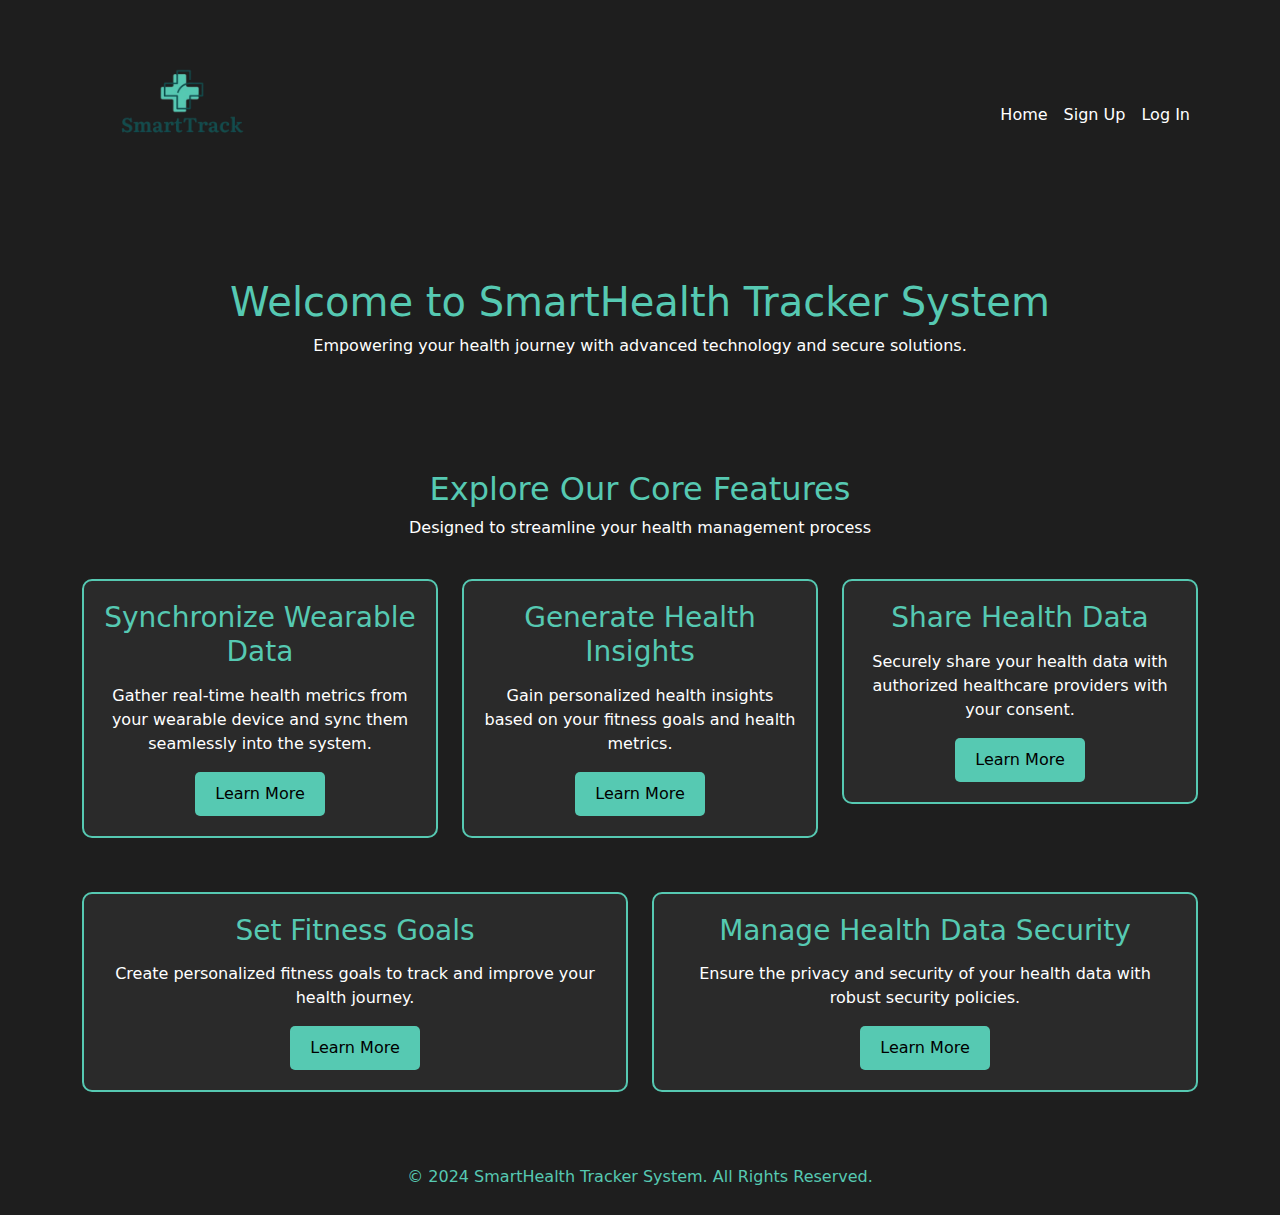
==== group_proj/index.html @ e216e03f "Rename home.html to index.html" ====
<!doctype html>
<html lang="en">

<head>
  <meta charset="utf-8">
  <meta name="viewport" content="width=device-width, initial-scale=1">
  <link href="https://cdn.jsdelivr.net/npm/bootstrap@5.2.3/dist/css/bootstrap.min.css" rel="stylesheet">
  <link rel="stylesheet" href="styles.css">
  <title>SmartHealth Tracker System</title>
  <style>
    body {
      background-color: #1e1e1e; 
      color: white; 
    }
    h1, h2, h3 {
      color: #56c9b2; 
    }
    a.nav-link {
      color: white !important; 
      text-decoration: none;
    }
    a.nav-link:hover {
      text-decoration: underline;
    }
    .btn {
      background-color: #56c9b2;
      color: black;
      border: none;
      padding: 10px 20px;
      border-radius: 5px;
      cursor: pointer;
    }
    .btn:hover {
      background-color: white;
      color: black;
    }
    .navbar {
      background-color: #1e1e1e; 
      padding: 10px 20px;
    }
    .navbar img {
      height: 200px; 
      width: auto;
    }
    .option-card {
      border: 2px solid #56c9b2; 
      border-radius: 10px;
      padding: 20px;
      margin: 15px 0;
      background-color: #2a2a2a; 
      text-align: center;
    }
    .option-card h3 {
      margin-bottom: 15px;
    }
    footer {
      text-align: center;
      padding: 10px 0;
      background-color: #1e1e1e;
      color: #56c9b2;
    }
  </style>
</head>

<body>

  <nav class="navbar navbar-expand-lg">
    <div class="container">
      <a class="navbar-brand" href="#">
        <img src="./images/logo.png" alt="Company Logo"> 
      </a>
      <button class="navbar-toggler" type="button" data-bs-toggle="collapse" data-bs-target="#navbarNav" aria-controls="navbarNav" aria-expanded="false" aria-label="Toggle navigation">
        <span class="navbar-toggler-icon"></span>
      </button>
      <div class="collapse navbar-collapse" id="navbarNav">
        <ul class="navbar-nav ms-auto">
          <li class="nav-item"><a class="nav-link active" href="home.html">Home</a></li>
          <li class="nav-item"><a class="nav-link" href="signup/signup.html">Sign Up</a></li>
          <li class="nav-item"><a class="nav-link" href="login/login.html">Log In</a></li>
        </ul>
      </div>
    </div>
  </nav>

  <section class="hero-section text-center py-5">
    <div class="container">
      <h1>Welcome to SmartHealth Tracker System</h1>
      <p>Empowering your health journey with advanced technology and secure solutions.</p>
    </div>
  </section>

  <section class="info-section py-5">
    <div class="container">
      <div class="section-heading text-center mb-4">
        <h2>Explore Our Core Features</h2>
        <p>Designed to streamline your health management process</p>
      </div>
      <div class="row">
        <div class="col-md-4">
          <div class="option-card">
            <h3>Synchronize Wearable Data</h3>
            <p>Gather real-time health metrics from your wearable device and sync them seamlessly into the system.</p>
            <a href="synchronize/synchronize.html" class="btn">Learn More</a>
          </div>
        </div>
        <div class="col-md-4">
          <div class="option-card">
            <h3>Generate Health Insights</h3>
            <p>Gain personalized health insights based on your fitness goals and health metrics.</p>
            <a href="insights/insights.html" class="btn">Learn More</a>
          </div>
        </div>
        <div class="col-md-4">
          <div class="option-card">
            <h3>Share Health Data</h3>
            <p>Securely share your health data with authorized healthcare providers with your consent.</p>
            <a href="share/share.html" class="btn">Learn More</a>
          </div>
        </div>
      </div>
      <div class="row mt-4">
        <div class="col-md-6">
          <div class="option-card">
            <h3>Set Fitness Goals</h3>
            <p>Create personalized fitness goals to track and improve your health journey.</p>
            <a href="goals/goals.html" class="btn">Learn More</a>
          </div>
        </div>
        <div class="col-md-6">
          <div class="option-card">
            <h3>Manage Health Data Security</h3>
            <p>Ensure the privacy and security of your health data with robust security policies.</p>
            <a href="security/security.html" class="btn">Learn More</a>
          </div>
        </div>
      </div>
    </div>
  </section>

  <footer>
    <p>&copy; 2024 SmartHealth Tracker System. All Rights Reserved.</p>
  </footer>

  <script src="https://cdn.jsdelivr.net/npm/bootstrap@5.2.3/dist/js/bootstrap.bundle.min.js"></script>
</body>

</html>
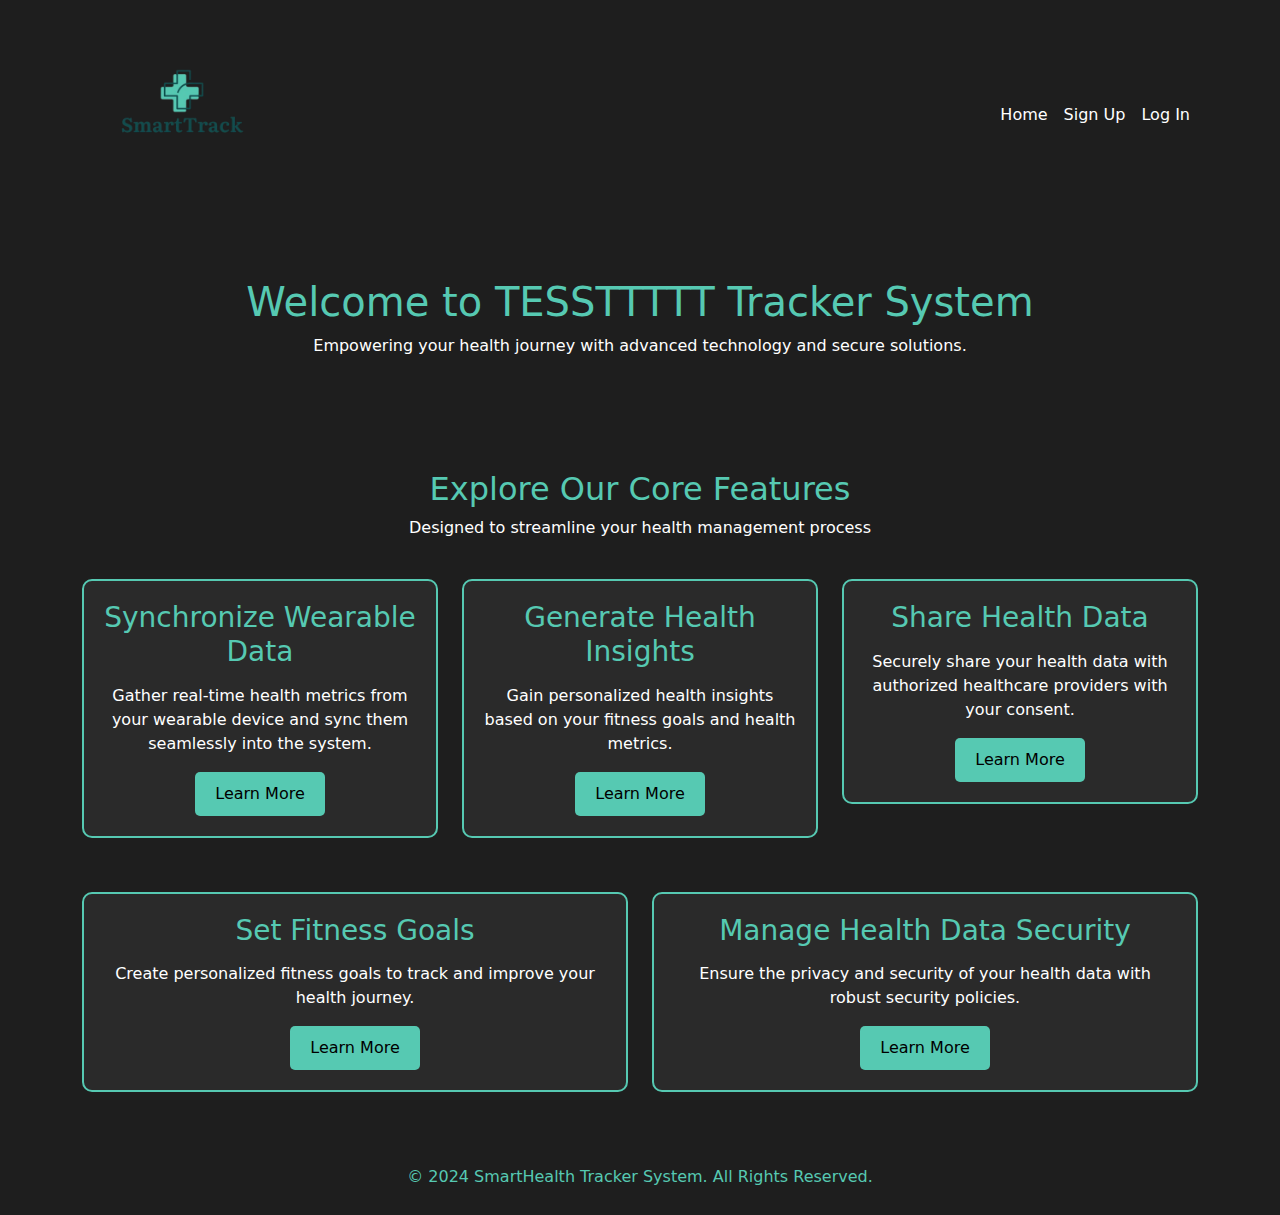
==== commit 4c15cf43: "Update index.html" ====
--- a/group_proj/index.html
+++ b/group_proj/index.html
@@ -74,7 +74,7 @@
       </button>
       <div class="collapse navbar-collapse" id="navbarNav">
         <ul class="navbar-nav ms-auto">
-          <li class="nav-item"><a class="nav-link active" href="home.html">Home</a></li>
+          <li class="nav-item"><a class="nav-link active" href="index.html">Home</a></li>
           <li class="nav-item"><a class="nav-link" href="signup/signup.html">Sign Up</a></li>
           <li class="nav-item"><a class="nav-link" href="login/login.html">Log In</a></li>
         </ul>
@@ -84,7 +84,7 @@
 
   <section class="hero-section text-center py-5">
     <div class="container">
-      <h1>Welcome to SmartHealth Tracker System</h1>
+      <h1>Welcome to TESSTTTTT Tracker System</h1>
       <p>Empowering your health journey with advanced technology and secure solutions.</p>
     </div>
   </section>
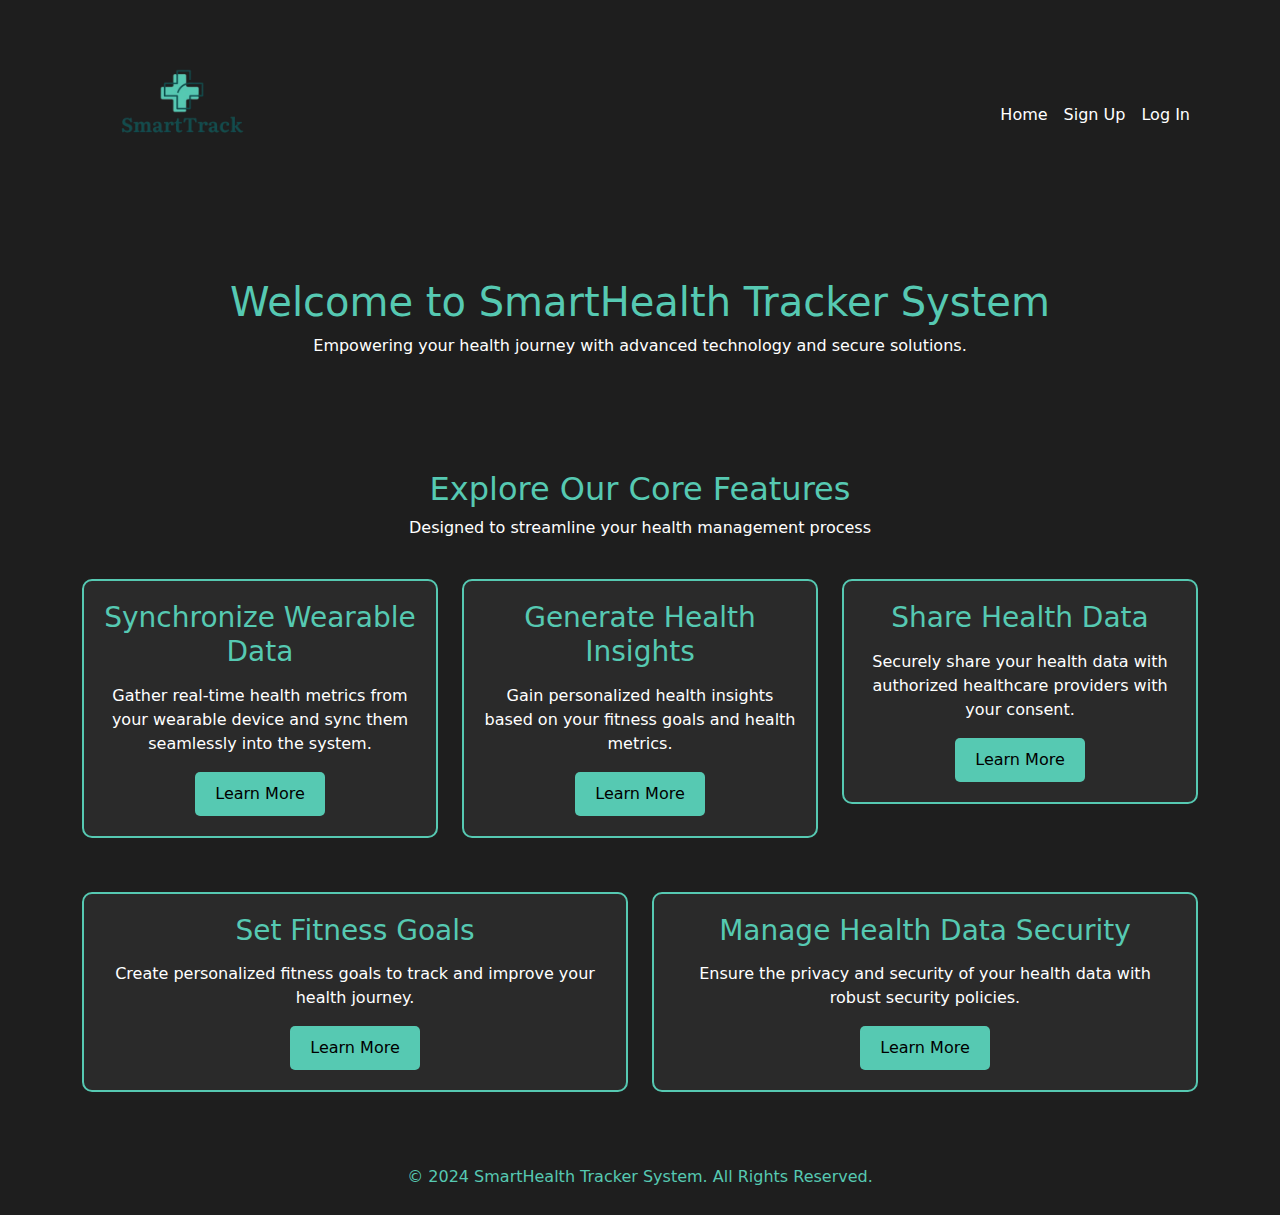
==== commit 7df71a9e: "Update index.html" ====
--- a/group_proj/index.html
+++ b/group_proj/index.html
@@ -84,7 +84,7 @@
 
   <section class="hero-section text-center py-5">
     <div class="container">
-      <h1>Welcome to TESSTTTTT Tracker System</h1>
+      <h1>Welcome to SmartHealth Tracker System</h1>
       <p>Empowering your health journey with advanced technology and secure solutions.</p>
     </div>
   </section>
